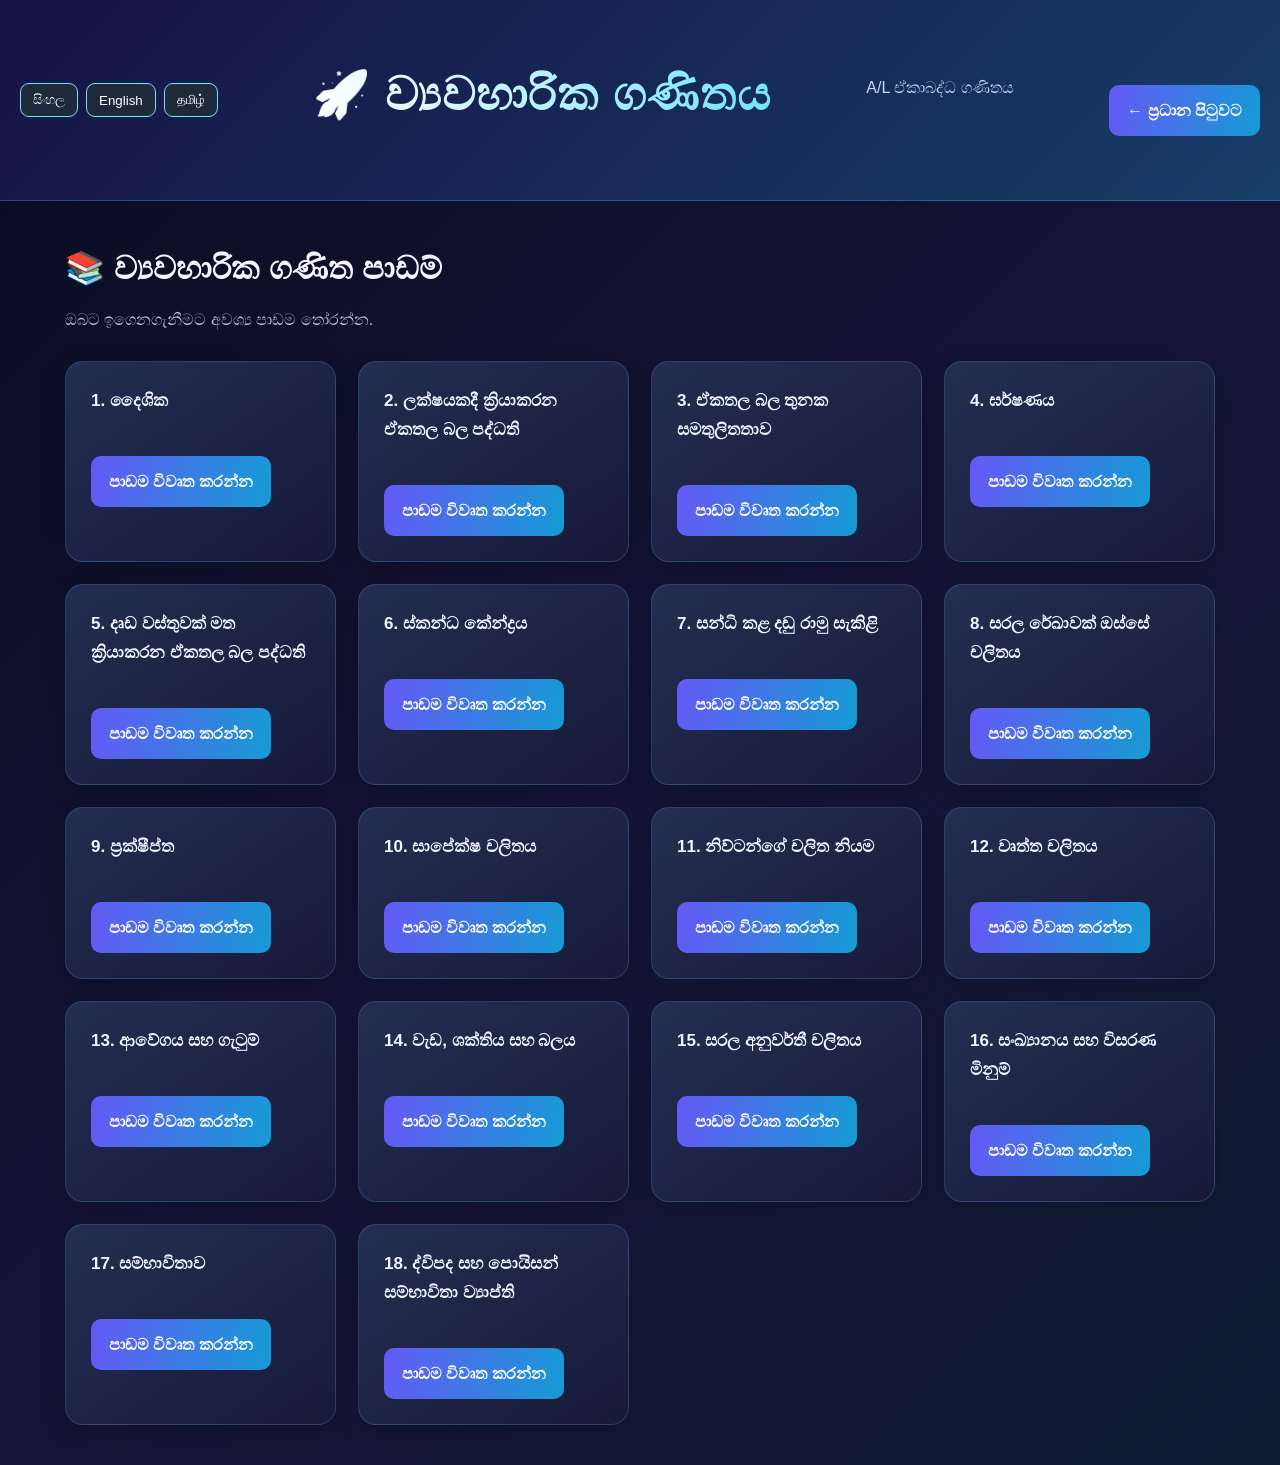
==== applied.html @ 3578480a "Add files via upload" ====
<!DOCTYPE html>
<html lang="si">
<head>
  <meta charset="UTF-8">
  <meta name="viewport" content="width=device-width, initial-scale=1.0">
  <title>Applied Mathematics | lk.Co.Maths</title>
  <link rel="stylesheet" href="style.css">
  <link rel="icon" type="image/png" href="images/logo.png">
</head>
<body>

  <header>
    <div class="languages">
      <button onclick="changeLanguage('si')">සිංහල</button>
      <button onclick="changeLanguage('en')">English</button>
      <button onclick="changeLanguage('ta')">தமிழ்</button>
    </div>

    <h1 id="page-title">🚀 ව්‍යවහාරික ගණිතය</h1>
    <p id="page-subtitle">A/L ඒකාබද්ධ ගණිතය</p>
    <a class="btn" id="home-link" href="index.html">← ප්‍රධාන පිටුවට</a>
  </header>

  <main class="container">
    <h2 id="list-title">📚 ව්‍යවහාරික ගණිත පාඩම්</h2>
    <p id="list-description">ඔබට ඉගෙනගැනීමට අවශ්‍ය පාඩම තෝරන්න.</p>
    <div id="applied-topic-cards" class="cards"></div>
  </main>

  <script>
    const pageText = {
      si: {
        title: "🚀 ව්‍යවහාරික ගණිතය",
        subtitle: "A/L ඒකාබද්ධ ගණිතය",
        home: "← ප්‍රධාන පිටුවට",
        list: "📚 ව්‍යවහාරික ගණිත පාඩම්",
        description: "ඔබට ඉගෙනගැනීමට අවශ්‍ය පාඩම තෝරන්න.",
        open: "පාඩම විවෘත කරන්න"
      },
      en: {
        title: "🚀 Applied Mathematics",
        subtitle: "A/L Combined Mathematics",
        home: "← Home",
        list: "📚 Applied Mathematics Lessons",
        description: "Choose a lesson you want to study.",
        open: "Open Lesson"
      },
      ta: {
        title: "🚀 பயன்பாட்டுக் கணிதம்",
        subtitle: "A/L ஒருங்கிணைந்த கணிதம்",
        home: "← முகப்புக்குச் செல்ல",
        list: "📚 பயன்பாட்டுக் கணிதப் பாடங்கள்",
        description: "நீங்கள் கற்க விரும்பும் பாடத்தைத் தேர்ந்தெடுக்கவும்.",
        open: "பாடத்தைத் திறக்கவும்"
      }
    };

    const topics = [
      ["දෛශික", "Vectors", "வெக்டர்கள்"],
      ["ලක්ෂයකදී ක්‍රියාකරන ඒකතල බල පද්ධති", "Coplanar Forces at a Point", "ஒரு புள்ளியில் செயல்படும் ஒருதள விசைகள்"],
      ["ඒකතල බල තුනක සමතුලිතතාව", "Equilibrium of Three Forces", "மூன்று விசைகளின் சமநிலை"],
      ["ඝර්ෂණය", "Friction", "உராய்வு"],
      ["දෘඩ වස්තුවක් මත ක්‍රියාකරන ඒකතල බල පද්ධති", "Forces on a Rigid Body", "திடப்பொருளில் செயல்படும் விசைகள்"],
      ["ස්කන්ධ කේන්ද්‍රය", "Centre of Mass", "நிறை மையம்"],
      ["සන්ධි කළ දඬු රාමු සැකිළි", "Frameworks", "கட்டமைப்புகள்"],
      ["සරල රේඛාවක් ඔස්සේ චලිතය", "Motion in a Straight Line", "நேர்கோட்டில் இயக்கம்"],
      ["ප්‍රක්ෂීප්ත", "Projectiles", "எறிபொருட்கள்"],
      ["සාපේක්ෂ චලිතය", "Relative Motion", "சார்பு இயக்கம்"],
      ["නිව්ටන්ගේ චලිත නියම", "Newton's Laws of Motion", "நியூட்டனின் இயக்க விதிகள்"],
      ["වෘත්ත චලිතය", "Circular Motion", "வட்ட இயக்கம்"],
      ["ආවේගය සහ ගැටුම්", "Impulse and Collisions", "உந்துவிசை மற்றும் மோதல்கள்"],
      ["වැඩ, ශක්තිය සහ බලය", "Work, Energy and Power", "வேலை, ஆற்றல் மற்றும் திறன்"],
      ["සරල අනුවර්තී චලිතය", "Simple Harmonic Motion - SHM", "எளிய இசைவு இயக்கம்"],
      ["සංඛ්‍යානය සහ විසරණ මිනුම්", "Statistics and Measures of Dispersion", "புள்ளியியல் மற்றும் சிதறல் அளவைகள்"],
      ["සම්භාවිතාව", "Probability", "நிகழ்தகவு"],
      ["ද්විපද සහ පොයිසන් සම්භාවිතා ව්‍යාප්ති", "Binomial and Poisson Distributions", "இருபடிப் மற்றும் பாய்சன் நிகழ்தகவு பரவல்கள்"]
    ];

    function selectedLanguage() {
      const lang = localStorage.getItem("lkCoMathsLanguage");
      return ["si", "en", "ta"].includes(lang) ? lang : "si";
    }

    function changeLanguage(lang) {
      if (!pageText[lang]) return;
      localStorage.setItem("lkCoMathsLanguage", lang);
      renderPage(lang);
    }

    function renderPage(lang) {
      const t = pageText[lang];
      const index = ["si", "en", "ta"].indexOf(lang);

      document.documentElement.lang = lang;
      document.title = t.list + " | lk.Co.Maths";

      document.getElementById("page-title").textContent = t.title;
      document.getElementById("page-subtitle").textContent = t.subtitle;
      document.getElementById("home-link").textContent = t.home;
      document.getElementById("list-title").textContent = t.list;
      document.getElementById("list-description").textContent = t.description;

      const container = document.getElementById("applied-topic-cards");
      container.replaceChildren();

      topics.forEach((topic, i) => {
        const card = document.createElement("div");
        card.className = "card";

        const title = document.createElement("h3");
        title.textContent = `${i + 1}. ${topic[index]}`;

        const button = document.createElement("a");
        button.className = "btn";
        button.href = "lesson.html?topic=" + encodeURIComponent(topic[1]);
        button.textContent = t.open;

        card.append(title, button);
        container.appendChild(card);
      });
    }

    renderPage(selectedLanguage());
  </script>

</body>
</html>
---- style.css ----
* {
  box-sizing: border-box;
  margin: 0;
  padding: 0;
}

html {
  scroll-behavior: smooth;
}

body {
  font-family: Arial, sans-serif;
  background: #f4f7ff;
  color: #172554;
  line-height: 1.7;
}

header {
  background: #0b1128;
  color: white;
  padding: 20px 7%;
  display: flex;
  align-items: center;
  justify-content: space-between;
  flex-wrap: wrap;
  gap: 18px;
}

header h1 {
  font-size: 28px;
  color: #67e8f9;
  letter-spacing: 1px;
}

nav {
  display: flex;
  align-items: center;
  flex-wrap: wrap;
  gap: 18px;
}

nav a {
  color: white;
  text-decoration: none;
  font-weight: bold;
}

nav a:hover {
  color: #67e8f9;
}

.languages {
  display: flex;
  flex-wrap: wrap;
  gap: 8px;
}

.languages button {
  background: #1e293b;
  color: white;
  border: 1px solid #67e8f9;
  padding: 8px 12px;
  border-radius: 9px;
  cursor: pointer;
}

.languages button:hover {
  background: #67e8f9;
  color: #0b1128;
}

.hero {
  text-align: center;
  padding: 90px 20px;
  color: white;
  background: linear-gradient(135deg, #0b1128, #312e81, #4338ca);
}

.hero h2 {
  font-size: clamp(30px, 5vw, 48px);
  line-height: 1.3;
  margin: 18px 0;
}

.hero p {
  font-size: 17px;
  margin-bottom: 12px;
}

.btn {
  display: inline-block;
  margin-top: 20px;
  padding: 13px 26px;
  background: #67e8f9;
  color: #0b1128;
  border-radius: 12px;
  text-decoration: none;
  font-weight: bold;
  transition: 0.2s;
}

.btn:hover {
  transform: translateY(-3px);
  background: white;
}

section {
  padding: 60px 7%;
  text-align: center;
}

section > h2 {
  font-size: 30px;
  margin-bottom: 12px;
}

.cards {
  display: grid;
  grid-template-columns: repeat(auto-fit, minmax(220px, 1fr));
  gap: 24px;
  margin-top: 32px;
}

.card {
  background: white;
  padding: 30px 22px;
  border-radius: 18px;
  border: 1px solid #e0e7ff;
  box-shadow: 0 8px 25px rgba(30, 41, 90, 0.08);
  transition: transform 0.2s, box-shadow 0.2s;
}

.card:hover {
  transform: translateY(-6px);
  box-shadow: 0 14px 30px rgba(30, 41, 90, 0.14);
}

.card h3 {
  color: #4338ca;
  margin-bottom: 12px;
}

#tutor {
  background: #e9edff;
}

footer {
  background: #0b1128;
  color: #dbeafe;
  text-align: center;
  padding: 24px 15px;
}

@media (max-width: 700px) {
  header {
    flex-direction: column;
    text-align: center;
  }

  nav {
    justify-content: center;
  }

  .hero {
    padding: 65px 18px;
  }

  section {
    padding: 45px 20px;
  }
}/* Maths Quiz Design */
#practice {
  background: linear-gradient(180deg, #eef2ff, #f8faff);
}

#practice > h2 {
  color: #312e81;
}

.quiz-box {
  max-width: 700px;
  margin: 30px auto 0;
  padding: 28px;
  background: white;
  border: 1px solid #dbe4ff;
  border-radius: 22px;
  box-shadow: 0 12px 35px rgba(49, 46, 129, 0.12);
  text-align: left;
}

.quiz-info {
  display: flex;
  justify-content: space-between;
  flex-wrap: wrap;
  gap: 10px;
  font-weight: bold;
  color: #4338ca;
  margin-bottom: 16px;
}

.progress-track {
  height: 9px;
  background: #e0e7ff;
  border-radius: 20px;
  overflow: hidden;
  margin-bottom: 26px;
}

#progress-bar {
  height: 100%;
  width: 0%;
  background: linear-gradient(90deg, #6366f1, #06b6d4);
  border-radius: 20px;
  transition: width 0.3s ease;
}

#question-text {
  color: #172554;
  font-size: 22px;
  line-height: 1.6;
  margin-bottom: 20px;
}

#answer-options {
  display: grid;
  gap: 12px;
}

.quiz-option {
  width: 100%;
  text-align: left;
  background: #f8faff;
  color: #172554;
  border: 2px solid #e0e7ff;
  border-radius: 12px;
  padding: 14px 16px;
  font-size: 16px;
  cursor: pointer;
  transition: 0.2s;
}

.quiz-option:hover:not(:disabled) {
  border-color: #6366f1;
  background: #eef2ff;
}

.quiz-option:disabled {
  cursor: default;
  opacity: 1;
}

.quiz-option.correct {
  background: #dcfce7;
  border-color: #16a34a;
}

.quiz-option.wrong {
  background: #fee2e2;
  border-color: #dc2626;
}

#feedback {
  min-height: 28px;
  margin-top: 16px;
  font-weight: bold;
}

#next-button,
#restart-button {
  border: none;
  cursor: pointer;
}

#next-button:disabled {
  opacity: 0.45;
  cursor: not-allowed;
}

#quiz-result {
  margin-top: 24px;
  padding: 24px;
  border-radius: 16px;
  background: #eef2ff;
  text-align: center;
}

#quiz-result h3 {
  color: #4338ca;
  font-size: 26px;
  margin-bottom: 10px;
}

#quiz-result p {
  margin-bottom: 12px;
}

@media (max-width: 600px) {
  .quiz-box {
    padding: 20px 16px;
  }

  #question-text {
    font-size: 19px;
  }
}/* Pure Mathematics - Premium Page Design */

body {
  background: linear-gradient(135deg, #080d20, #151337, #101d35);
  color: #f4f6ff;
}

header {
  text-align: center;
  padding: 55px 20px;
  background: linear-gradient(135deg, #171344, #173d68);
  border-bottom: 1px solid rgba(100, 200, 255, 0.3);
}

header h1 {
  font-size: clamp(28px, 5vw, 46px);
  margin-bottom: 12px;
  background: linear-gradient(90deg, #ffffff, #73e5ff);
  -webkit-background-clip: text;
  background-clip: text;
  color: transparent;
}

header p {
  color: #c6d9f5;
  margin-bottom: 25px;
}

.container {
  width: min(1150px, 92%);
  margin: 40px auto;
}

.container > h2 {
  font-size: clamp(24px, 4vw, 32px);
  margin-bottom: 10px;
}

.container > p {
  color: #bac8e5;
  margin-bottom: 28px;
}

.cards {
  display: grid;
  grid-template-columns: repeat(auto-fit, minmax(240px, 1fr));
  gap: 22px;
  margin-top: 25px;
}

.card {
  background: linear-gradient(
    145deg,
    rgba(36, 48, 83, 0.95),
    rgba(24, 26, 58, 0.95)
  );
  border: 1px solid rgba(112, 190, 255, 0.2);
  border-radius: 18px;
  padding: 25px;
  box-shadow: 0 8px 25px rgba(0, 0, 0, 0.18);
  transition: transform 0.25s ease, border-color 0.25s ease,
    box-shadow 0.25s ease;
}

.card:hover {
  transform: translateY(-6px);
  border-color: #61dcff;
  box-shadow: 0 14px 32px rgba(32, 170, 255, 0.15);
}

.card h3 {
  color: #f1f5ff;
  font-size: 17px;
  line-height: 1.7;
  margin-bottom: 20px;
}

.btn {
  display: inline-block;
  background: linear-gradient(100deg, #6559f5, #159bd5);
  color: #ffffff;
  text-decoration: none;
  border: none;
  border-radius: 10px;
  padding: 12px 18px;
  font-weight: 600;
  cursor: pointer;
  transition: transform 0.2s ease, filter 0.2s ease;
}

.btn:hover {
  transform: scale(1.04);
  filter: brightness(1.15);
}

a:focus-visible {
  outline: 2px solid #73e5ff;
  outline-offset: 4px;
}

@media (max-width: 600px) {
  header {
    padding: 38px 16px;
  }

  .container {
    margin: 28px auto;
  }

  .cards {
    grid-template-columns: 1fr;
    gap: 16px;
  }

  .card {
    padding: 20px;
  }
}/* AI Maths Tutor - Text Visibility Fix */

#tutor {
  color: #f4f6ff;
  text-align: center;
  padding: 40px 20px;
}

#tutor h2 {
  color: #73e5ff;
  margin-bottom: 18px;
}

#tutor p {
  color: #e0e7ff;
  line-height: 1.8;
  margin-bottom: 12px;
}

#tutor p:last-child {
  color: #c6d9f5;
}/* AI Tutor - High Visibility Fix */

#tutor {
  background: #101a33;
  color: #ffffff !important;
  padding: 45px 20px;
  border: 1px solid #3b82f6;
  border-radius: 16px;
}

#tutor h2 {
  color: #67e8f9 !important;
  font-size: 30px;
  font-weight: 800;
  opacity: 1 !important;
  text-shadow: 0 0 8px rgba(103, 232, 249, 0.25);
}

#tutor p {
  color: #ffffff !important;
  font-size: 18px;
  font-weight: 600;
  line-height: 1.9;
  opacity: 1 !important;
  text-shadow: none;
}

#tutor p:last-child {
  color: #dbeafe !important;
  font-weight: 500;
}.site-logo {
  width: 140px;
  height: 140px;
  object-fit: contain;
  display: block;
  margin: 15px auto;
}/* lk.Co.Maths Logo Banner */
.brand-banner {
  width: 100%;
  min-height: 220px;
  box-sizing: border-box;
  display: flex;
  justify-content: center;
  align-items: center;
  padding: 24px 15px;
  background:
    linear-gradient(130deg, transparent 0 10%, #073b82 10.2% 11%, transparent 11.2% 89%,
    #073b82 89.2% 90%, transparent 90.2%),
    linear-gradient(110deg, #06132f, #001b49 55%, #06132f);
  border-bottom: 4px solid #d9a719;
  overflow: hidden;
}

.site-logo {
  display: block;
  width: 190px;
  height: 190px;
  object-fit: contain;
  margin: 0 auto;
  filter: drop-shadow(0 0 12px rgba(255, 193, 7, 0.18));
}

@media (max-width: 600px) {
  .brand-banner {
    min-height: 160px;
  }

  .site-logo {
    width: 135px;
    height: 135px;
  }
}
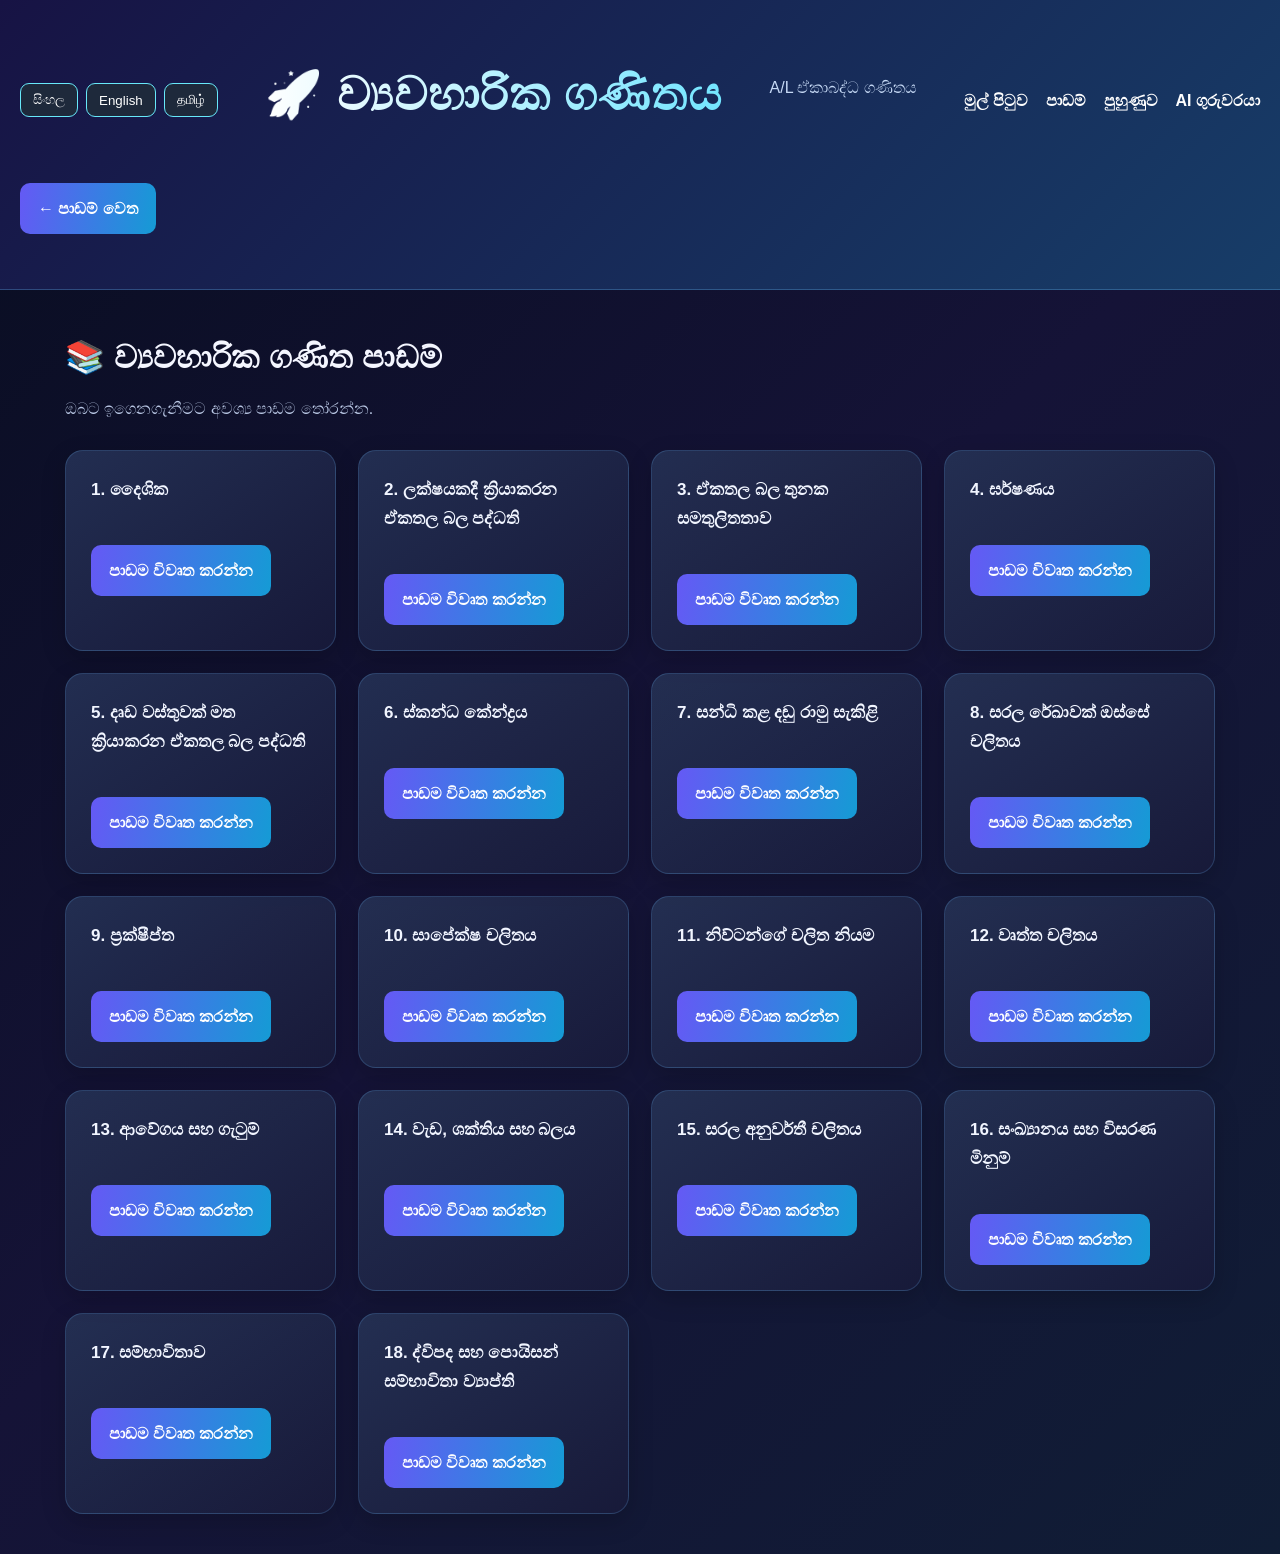
==== commit 11b7ca00: "Add files via upload" ====
--- a/applied.html
+++ b/applied.html
@@ -18,7 +18,8 @@
 
     <h1 id="page-title">🚀 ව්‍යවහාරික ගණිතය</h1>
     <p id="page-subtitle">A/L ඒකාබද්ධ ගණිතය</p>
-    <a class="btn" id="home-link" href="index.html">← ප්‍රධාන පිටුවට</a>
+    <nav aria-label="Main navigation"><a href="index.html" data-si="මුල් පිටුව" data-en="Home" data-ta="முகப்பு">Home</a><a href="lessons.html" data-si="පාඩම්" data-en="Lessons" data-ta="பாடங்கள்">Lessons</a><a href="practice.html" data-si="පුහුණුව" data-en="Practice" data-ta="பயிற்சி">Practice</a><a href="tutor.html" data-si="AI ගුරුවරයා" data-en="AI Tutor" data-ta="AI ஆசிரியர்">AI Tutor</a></nav>
+    <a class="btn" id="home-link" href="lessons.html">← පාඩම් වෙත</a>
   </header>
 
   <main class="container">
@@ -33,6 +34,7 @@
         title: "🚀 ව්‍යවහාරික ගණිතය",
         subtitle: "A/L ඒකාබද්ධ ගණිතය",
         home: "← ප්‍රධාන පිටුවට",
+        lessonsBack: "← පාඩම් වෙත",
         list: "📚 ව්‍යවහාරික ගණිත පාඩම්",
         description: "ඔබට ඉගෙනගැනීමට අවශ්‍ය පාඩම තෝරන්න.",
         open: "පාඩම විවෘත කරන්න"
@@ -41,6 +43,7 @@
         title: "🚀 Applied Mathematics",
         subtitle: "A/L Combined Mathematics",
         home: "← Home",
+        lessonsBack: "← Lessons",
         list: "📚 Applied Mathematics Lessons",
         description: "Choose a lesson you want to study.",
         open: "Open Lesson"
@@ -49,6 +52,7 @@
         title: "🚀 பயன்பாட்டுக் கணிதம்",
         subtitle: "A/L ஒருங்கிணைந்த கணிதம்",
         home: "← முகப்புக்குச் செல்ல",
+        lessonsBack: "← பாடங்களுக்குச் செல்ல",
         list: "📚 பயன்பாட்டுக் கணிதப் பாடங்கள்",
         description: "நீங்கள் கற்க விரும்பும் பாடத்தைத் தேர்ந்தெடுக்கவும்.",
         open: "பாடத்தைத் திறக்கவும்"
@@ -92,11 +96,12 @@
       const index = ["si", "en", "ta"].indexOf(lang);
 
       document.documentElement.lang = lang;
+      document.querySelectorAll("nav[aria-label='Main navigation'] [data-si]").forEach((item) => item.textContent = item.dataset[lang]);
       document.title = t.list + " | lk.Co.Maths";
 
       document.getElementById("page-title").textContent = t.title;
       document.getElementById("page-subtitle").textContent = t.subtitle;
-      document.getElementById("home-link").textContent = t.home;
+      document.getElementById("home-link").textContent = t.lessonsBack;
       document.getElementById("list-title").textContent = t.list;
       document.getElementById("list-description").textContent = t.description;
 
@@ -112,7 +117,7 @@
 
         const button = document.createElement("a");
         button.className = "btn";
-        button.href = "lesson.html?topic=" + encodeURIComponent(topic[1]);
+        button.href = "lesson.html?from=applied&topic=" + encodeURIComponent(topic[1]);
         button.textContent = t.open;
 
         card.append(title, button);
@@ -124,4 +129,4 @@
   </script>
 
 </body>
-</html>+</html>
--- a/style.css
+++ b/style.css
@@ -67,6 +67,16 @@
 .languages button:hover {
   background: #67e8f9;
   color: #0b1128;
+}
+
+.notice {
+  max-width: 800px;
+  margin: 24px auto;
+  padding: 14px 18px;
+  border-left: 4px solid #d9a719;
+  border-radius: 8px;
+  background: #fff8df;
+  color: #172033;
 }
 
 .hero {
@@ -511,4 +521,4 @@
     width: 135px;
     height: 135px;
   }
-}+}
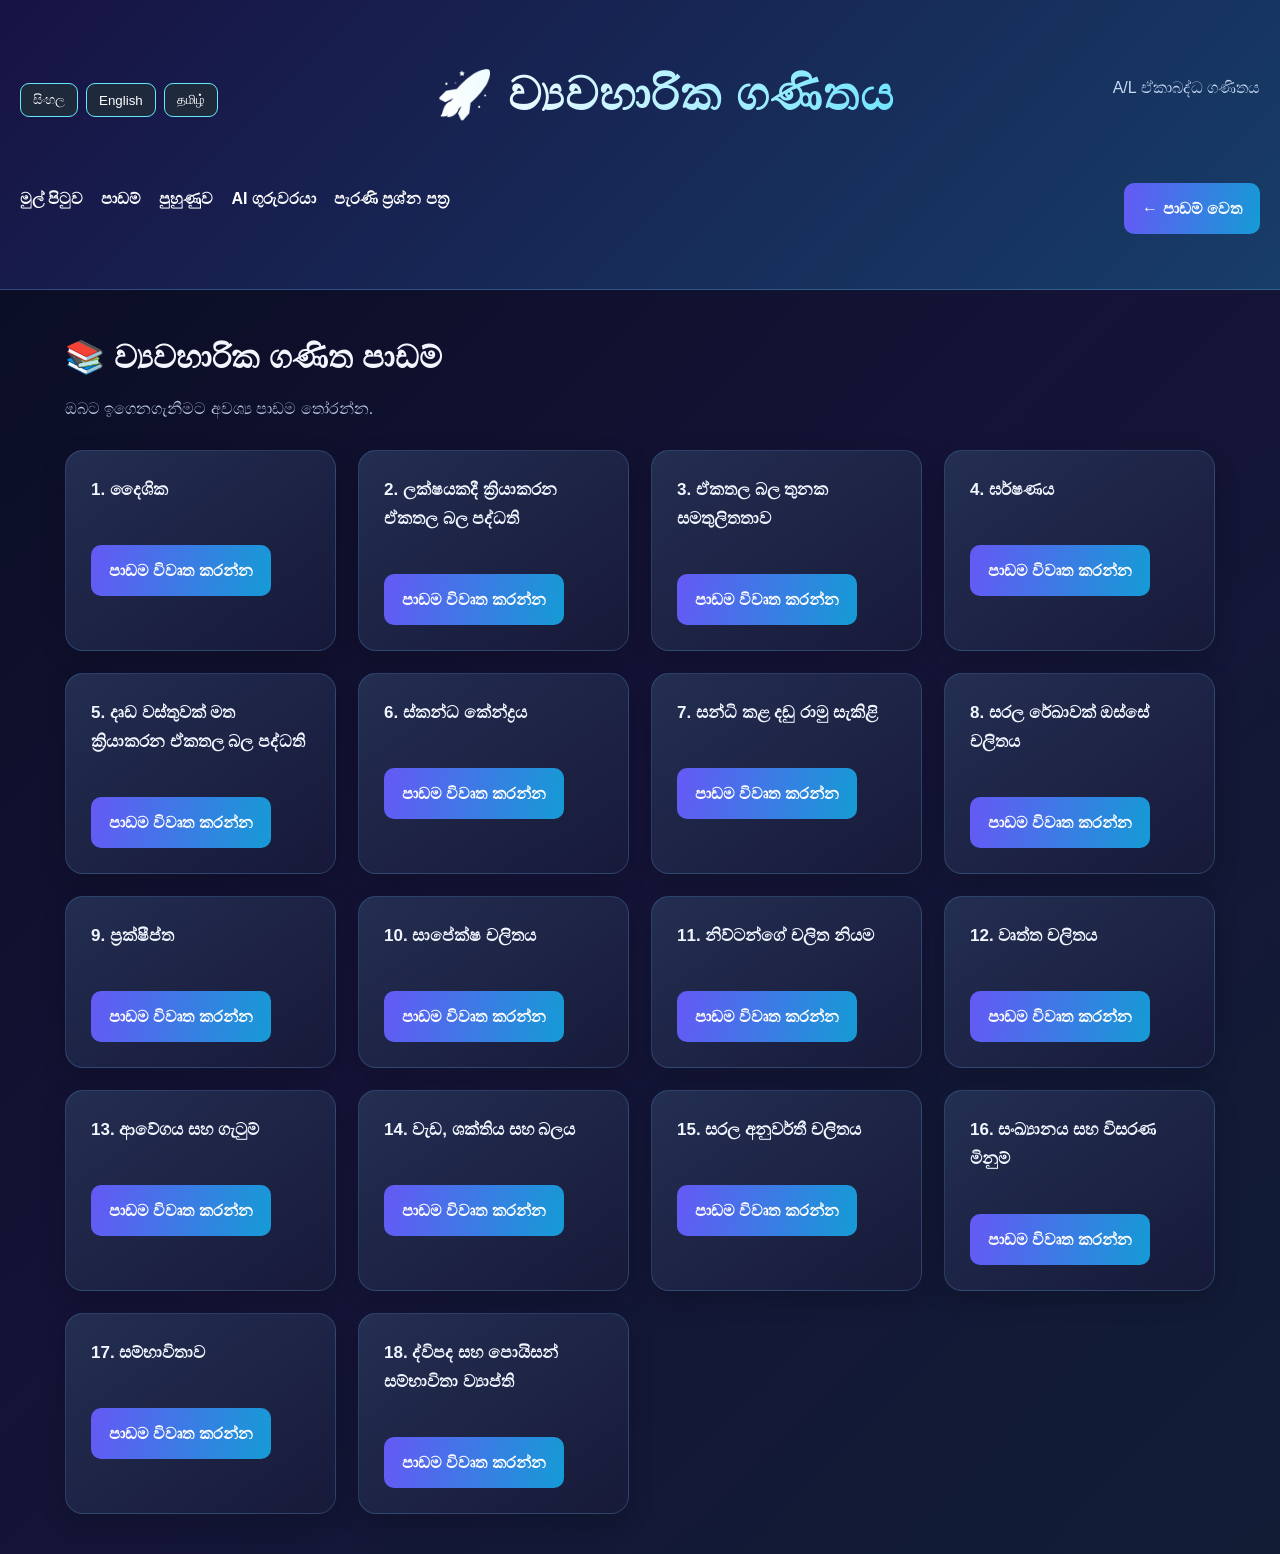
==== commit bb7a3ee4: "Add files via upload" ====
--- a/applied.html
+++ b/applied.html
@@ -3,6 +3,11 @@
 <head>
   <meta charset="UTF-8">
   <meta name="viewport" content="width=device-width, initial-scale=1.0">
+  <meta name="theme-color" content="#0b1128">
+  <meta name="apple-mobile-web-app-capable" content="yes">
+  <meta name="apple-mobile-web-app-title" content="lk.Co.Maths">
+  <link rel="manifest" href="manifest.webmanifest">
+  <link rel="apple-touch-icon" href="images/app-icon-180.png">
   <title>Applied Mathematics | lk.Co.Maths</title>
   <link rel="stylesheet" href="style.css">
   <link rel="icon" type="image/png" href="images/logo.png">
@@ -18,7 +23,7 @@
 
     <h1 id="page-title">🚀 ව්‍යවහාරික ගණිතය</h1>
     <p id="page-subtitle">A/L ඒකාබද්ධ ගණිතය</p>
-    <nav aria-label="Main navigation"><a href="index.html" data-si="මුල් පිටුව" data-en="Home" data-ta="முகப்பு">Home</a><a href="lessons.html" data-si="පාඩම්" data-en="Lessons" data-ta="பாடங்கள்">Lessons</a><a href="practice.html" data-si="පුහුණුව" data-en="Practice" data-ta="பயிற்சி">Practice</a><a href="tutor.html" data-si="AI ගුරුවරයා" data-en="AI Tutor" data-ta="AI ஆசிரியர்">AI Tutor</a></nav>
+    <nav aria-label="Main navigation"><a href="index.html" data-si="මුල් පිටුව" data-en="Home" data-ta="முகப்பு">Home</a><a href="lessons.html" data-si="පාඩම්" data-en="Lessons" data-ta="பாடங்கள்">Lessons</a><a href="practice.html" data-si="පුහුණුව" data-en="Practice" data-ta="பயிற்சி">Practice</a><a href="tutor.html" data-si="AI ගුරුවරයා" data-en="AI Tutor" data-ta="AI ஆசிரியர்">AI Tutor</a><a href="past-papers.html" data-si="පැරණි ප්‍රශ්න පත්‍ර" data-en="Past Papers" data-ta="கடந்தகால வினாத்தாள்கள்">Past Papers</a></nav>
     <a class="btn" id="home-link" href="lessons.html">← පාඩම් වෙත</a>
   </header>
 
@@ -128,5 +133,7 @@
     renderPage(selectedLanguage());
   </script>
 
+<script src="pwa.js"></script>
 </body>
 </html>
+
